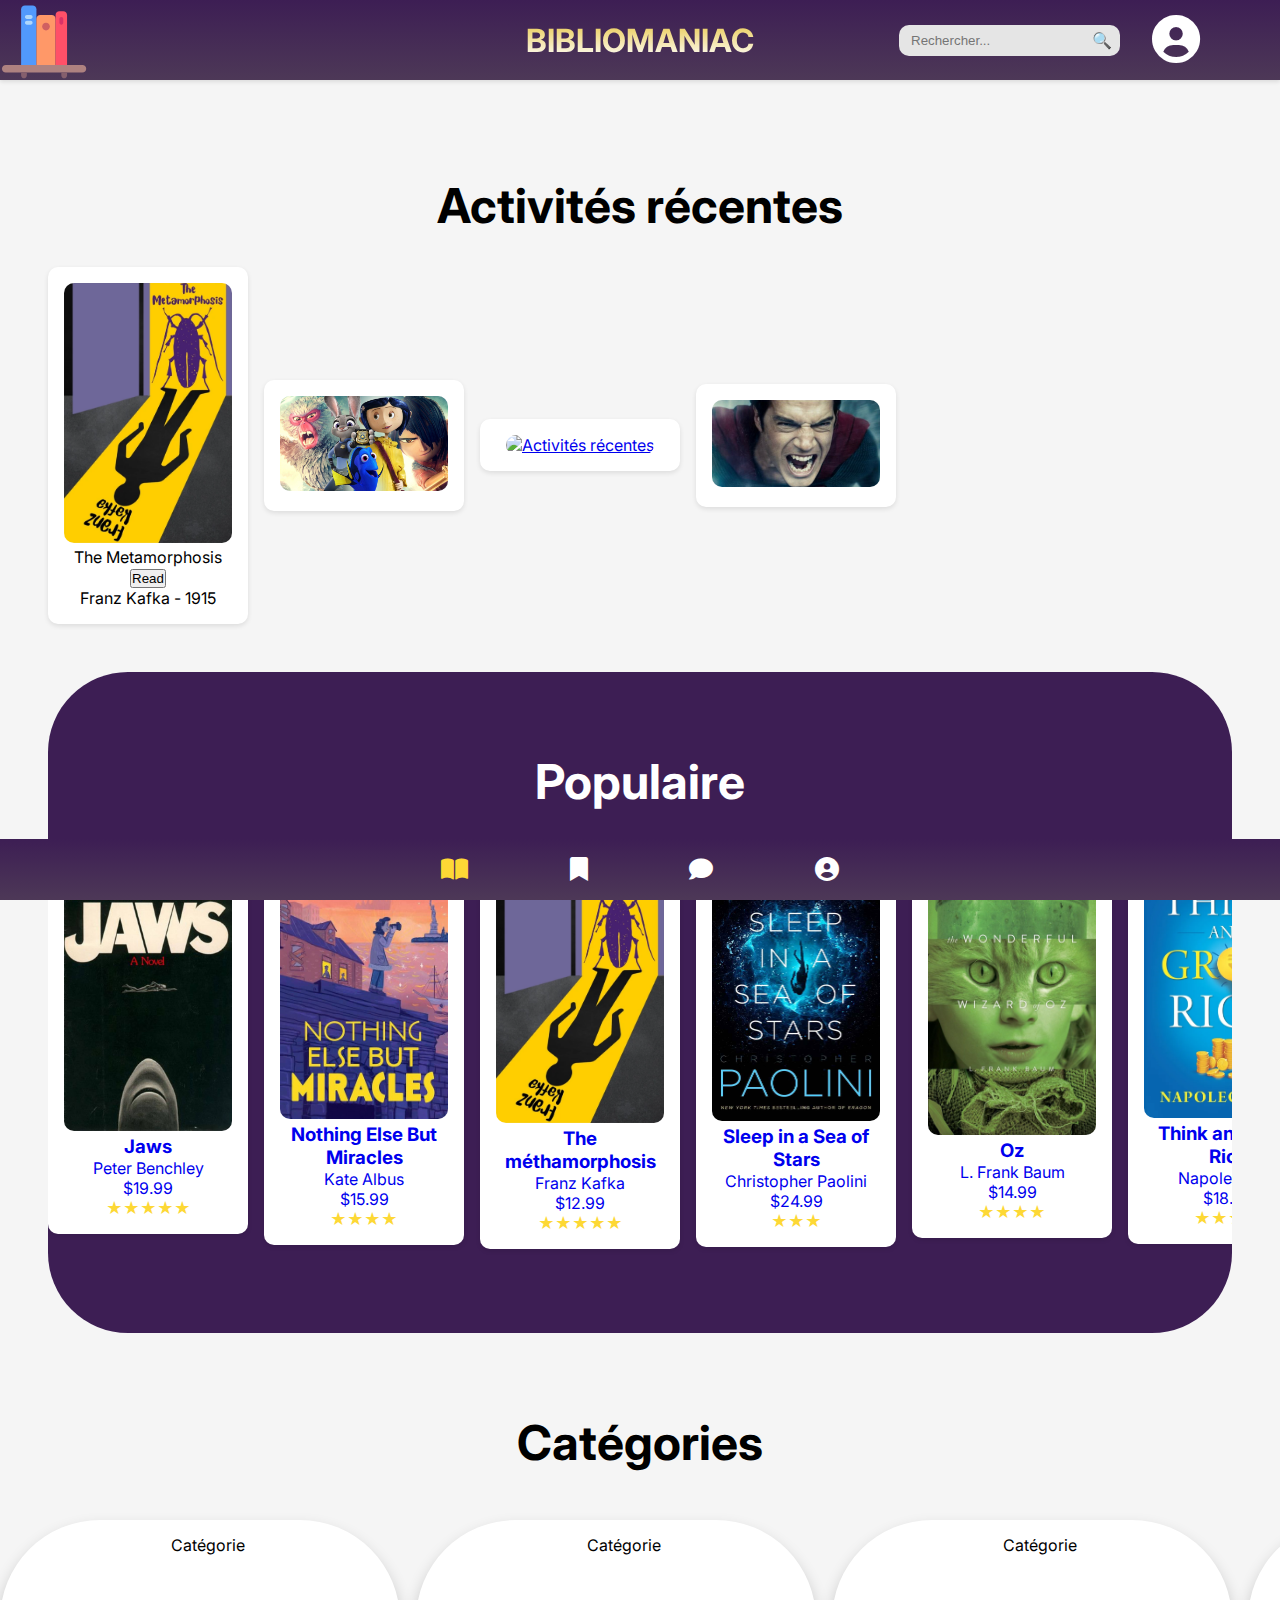
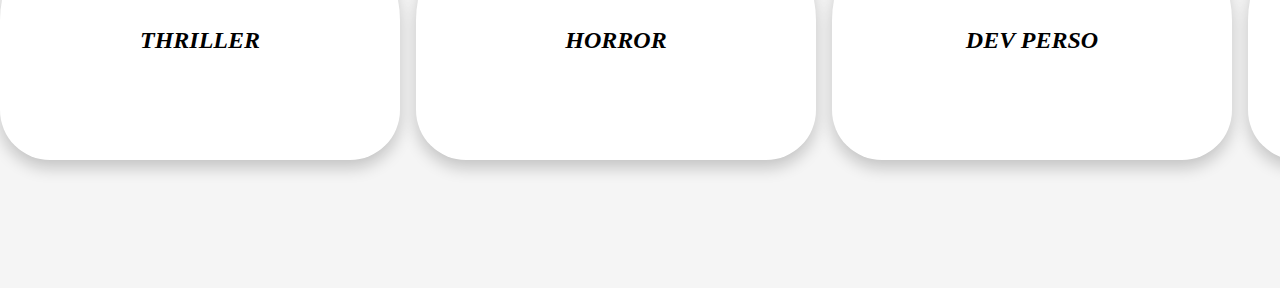
==== index.html @ 7c75055a "first commit" ====
<!DOCTYPE html>
<html lang="fr">
  <head>
    <meta charset="UTF-8" />
    <meta name="viewport" content="width=device-width, initial-scale=1.0" />
    <title>Bibliomaniac</title>
    <link rel="stylesheet" href="style.css" />
    <link
      rel="stylesheet"
      href="https://cdnjs.cloudflare.com/ajax/libs/font-awesome/6.0.0-beta3/css/all.min.css"
    />
    <link
      href="https://fonts.googleapis.com/css2?family=Inter:ital,opsz,wght@0,14..32,100..900;1,14..32,100..900&display=swap"
      rel="stylesheet"
    />
  </head>

  <body>
    <header>
      <a href="index.html">
        <div class="animated-icon">
          <svg
            class="book-shelf"
            xmlns="http://www.w3.org/2000/svg"
            preserveAspectRatio="xMidYMid"
            viewBox="0 0 84 94"
            height="60"
            width="60"
          >
            <path
              fill="none"
              d="M37.612 92.805L4.487 73.71c-2.75-1.587-4.45-4.52-4.45-7.687L.008 27.877c-.003-3.154 1.676-6.063 4.405-7.634L37.558 1.167c2.73-1.57 6.096-1.566 8.835.013l33.124 19.096c2.75 1.586 4.45 4.518 4.45 7.686l.028 38.146c.002 3.154-1.677 6.063-4.406 7.634L46.445 92.818c-2.73 1.57-6.096 1.566-8.834-.013z"
            />
            <g
              class="book-shelf__book book-shelf__book--one"
              fill-rule="evenodd"
            >
              <path
                fill="#5199fc"
                d="M31 29h4c1.105 0 2 .895 2 2v29c0 1.105-.895 2-2 2h-4c-1.105 0-2-.895-2-2V31c0-1.105.895-2 2-2z"
              />
              <path
                fill="#afd7fb"
                d="M34 36h-2c-.552 0-1-.448-1-1s.448-1 1-1h2c.552 0 1 .448 1 1s-.448 1-1 1zm-2 1h2c.552 0 1 .448 1 1s-.448 1-1 1h-2c-.552 0-1-.448-1-1s.448-1 1-1z"
              />
            </g>
            <g
              class="book-shelf__book book-shelf__book--two"
              fill-rule="evenodd"
            >
              <path
                fill="#ff9868"
                d="M39 34h6c1.105 0 2 .895 2 2v24c0 1.105-.895 2-2 2h-6c-1.105 0-2-.895-2-2V36c0-1.105.895-2 2-2z"
              />
              <path
                fill="#d06061"
                d="M42 38c1.105 0 2 .895 2 2s-.895 2-2 2-2-.895-2-2 .895-2 2-2z"
              />
            </g>
            <g
              class="book-shelf__book book-shelf__book--three"
              fill-rule="evenodd"
            >
              <path
                fill="#ff5068"
                d="M49 32h2c1.105 0 2 .86 2 1.92v25.906c0 1.06-.895 1.92-2 1.92h-2c-1.105 0-2-.86-2-1.92V33.92c0-1.06.895-1.92 2-1.92z"
              />
              <path
                fill="#d93368"
                d="M50 35c.552 0 1 .448 1 1v2c0 .552-.448 1-1 1s-1-.448-1-1v-2c0-.552.448-1 1-1z"
              />
            </g>
            <g fill-rule="evenodd">
              <path
                class="book-shelf__shelf"
                fill="#ae8280"
                d="M21 60h40c1.105 0 2 .895 2 2s-.895 2-2 2H21c-1.105 0-2-.895-2-2s.895-2 2-2z"
              />
              <path
                fill="#855f6d"
                d="M51.5 67c-.828 0-1.5-.672-1.5-1.5V64h3v1.5c0 .828-.672 1.5-1.5 1.5zm-21 0c-.828 0-1.5-.672-1.5-1.5V64h3v1.5c0 .828-.672 1.5-1.5 1.5z"
              />
            </g>
          </svg>
        </div>
      </a>
      <a href="index.html" class="title-link">
        <h1>BIBLIOMANIAC</h1>
      </a>
      <div class="search-bar">
        <input type="text" placeholder="Rechercher..." />
        <span class="search-icon">🔍</span>
      </div>
      <div>
        <a href="user.html">
          <button class="user-button">
            <i class="fa-solid fa-user-circle"></i>
          </button>
        </a>
      </div>
    </header>

    <section class="recent-activities">
      <h1>Activités récentes</h1>
      <div class="carousel">
        <div class="book-card">
          <div class="book-img-container">
            <img src="../IMG/metamo.png" alt="The Metamorphosis" />
          </div>
          <div class="book-info">
            <div class="book-title-container">
              <div class="book-title">The Metamorphosis</div>
              <button class="read-button">Read</button>
            </div>
            <div class="book-author">Franz Kafka - 1915</div>
          </div>
        </div>
        <a href="act1.html" class="activity-card">
          <img src="IMG/kids.jpg" alt="Activités récentes" />
        </a>
        <a href="act2.html" class="activity-card">
          <img src="https://picsum.photos/300/200" alt="Activités récentes" />
        </a>
        <a href="act3.html" class="activity-card">
          <img src="IMG/superman.png" alt="Activités récentes" />
        </a>
      </div>
    </section>
    <!-- ciblage de popular pour fetchDatas.js (const popularContainer) en tant que conteneur principal -->
    <section class="popular">
      <h2>Populaire</h2>
      <div class="carousel"></div>
    </section>
    <section class="categories-carousel">
      <h2>Catégories</h2>
      <div class="categories">
        <div class="carousel">
          <div class="categ-card">
            <img
              src="https://picsum.photos/2000/1000/?random"
              alt="Catégorie"
            />
            <div class="categ-title"><var>THRILLER</var></div>
          </div>
          <div class="categ-card">
            <img
              src="https://picsum.photos/2000/1000/?random"
              alt="Catégorie"
            />
            <div class="categ-title"><var>HORROR</var></div>
          </div>
          <div class="categ-card">
            <img
              src="https://picsum.photos/2000/1000/?random"
              alt="Catégorie"
            />
            <div class="categ-title"><var>DEV PERSO</var></div>
          </div>
          <div class="categ-card">
            <img
              src="https://picsum.photos/2000/1000/?random"
              alt="Catégorie"
            />
            <div class="categ-title"><var>AVENTURE</var></div>
          </div>
        </div>
      </div>
    </section>

    <footer>
      <nav>
        <a href="index.html" class="active"
          ><i class="fa-solid fa-book-open"></i
        ></a>
        <a href="mes-livres.html"><i class="fa-solid fa-bookmark"></i></a>
        <a href="msg.html"><i class="fa-solid fa-comment"></i></a>
        <a href="user.html"><i class="fa-solid fa-circle-user"></i></a>
      </nav>
    </footer>
    <script src="fetchDatas.js"></script>
  </body>
</html>
---- style.css ----
* {
    margin: 0;
    padding: 0;
    box-sizing: border-box;
}

body {
    font-family: 'Inter', sans-serif;
    background-color: #f5f5f5;
    margin-top: 5rem;
    padding: 0;
    overflow-x: hidden;
    /* Prevent horizontal scrolling */
}

header {
    display: flex;
    justify-content: space-between;
    align-items: center;
    padding: 0.5rem 1rem;
    /* Decrease padding to reduce navbar height */
    background: linear-gradient(to top, #4D3857, #3d1e54);
    /* Dark violet gradient */
    box-shadow: 0 2px 4px rgba(0, 0, 0, 0.1);
    position: fixed;
    top: 0;
    left: 0;
    right: 0;
    width: 100%;
    z-index: 1000;
    height: 5rem;
    /* Garde la hauteur de la navbar inchangée */
}


header h1 {
    font-size: 2rem;
    flex-grow: 1;

    background: linear-gradient(to bottom, #e8c84c, #ffffff);

    background-clip: text;
    -webkit-background-clip: text;
    -webkit-text-fill-color: transparent;
    text-decoration: none;

}

.search-bar {
    margin-right: 2rem;
    display: flex;
    align-items: center;
    background-color: #e5e5e5;
    padding: 0.25rem 0.5rem;
    /* Decrease padding to reduce searchbar height */
    border-radius: 0.625rem;
    margin-left: auto;
    /* Align to the right */
}

.search-bar input {
    border: none;
    background: none;
    padding: 0.25rem;
    /* Decrease padding to reduce navbar height */
}

.carousel {
    display: flex;
    overflow-x: auto;
    scroll-snap-type: x mandatory;
    -webkit-overflow-scrolling: touch;
    padding: 2rem;
    gap: 1rem;
    align-items: center;
}

.popular h2 {
    padding-top: 5rem;
    font-size: 3rem;
    color: white;

}

.popular a {
    text-decoration: none;
}

.book-rating {
    color: #fdd835;
}

.carousel .activity-card,
.carousel .book-card,
.carousel .categ-card {
    flex: 0 0 auto;
    scroll-snap-align: start;
    width: 200px;
    background-color: #fff;
    padding: 1rem;
    border-radius: 0.625rem;
    box-shadow: 0 0.125rem 0.3125rem rgba(0, 0, 0, 0.1);
    text-align: center;
    transition: transform 0.3s ease, box-shadow 0.3s ease;
}

.carousel .activity-card img,
.carousel .book-card img,
.carousel .categ-card img {
    width: 100%;
    height: auto;
    border-radius: 0.625rem;
}

.carousel .activity-card:hover,
.carousel .book-card:hover,
.carousel .categ-card:hover {
    transform: scale(1.1);
    /* Enlarge the card on hover */
    box-shadow: 0 0.25rem 0.625rem rgba(0, 0, 0, 0.2);
    /* Add a larger shadow on hover */
}

.popular {
    background-color: #3d1e54;
    border-radius: 5rem;
    text-align: center;
    margin: 0 3rem;
    padding-bottom: 3rem;
}

/* Navigation */
/* Navigation */
footer {
    width: 100%;
    /* Ensure the footer spans the full width */
    position: fixed;
    bottom: 0;
    background: linear-gradient(to top, #4D3857, #3d1e54);
    /* Dark violet gradient */
    padding: 1rem 0;
    display: flex;
    justify-content: center;
    /* Center the navbar */
}

footer nav {
    display: flex;
    justify-content: space-around;
    width: 100%;
    max-width: 500px;
    /* Adjust as needed */
}

footer nav a {
    font-size: 1.5rem;
    color: white;
    text-decoration: none;
    transition: color 0.3s ease;
}

footer nav a.active {
    color: #fdd835;
}

footer nav a:hover {
    color: #fdd835;
}

.recent-activities {
    padding: 1rem;
    width: 100%;
    /* Make it responsive to the width of the screen */
    box-sizing: border-box;
    text-align: center;
}

.recent-activities h1 {
    padding-top: 5rem;
    font-size: 3rem;
    text-align: center;
}

.categories {
    text-align: center;
    padding: 1rem 0;
    margin-bottom: 5rem;
    /* Ensure consistent padding, remove left and right padding */
    width: 100%;
    /* Make it responsive to the width of the screen */
    box-sizing: border-box;
    display: flex;
    overflow-x: auto;
    scroll-snap-type: x mandatory;
    -webkit-overflow-scrolling: touch;
    gap: 1rem;
    /* Add gap between cards */
    margin-left: 0;
    /* Ensure the carousel starts from the left edge */
}

.categories .categ-card {
    flex: 0 0 auto;
    scroll-snap-align: start;
    width: 25rem;
    height: 15rem;
    background-color: #fff;
    padding: 0.9375rem;
    border-radius: 6.25rem 6.25rem 3.125rem 3.125rem;
    /* Plus arrondi sur le haut */
    box-shadow: 0 0.5rem 1rem rgba(0, 0, 0, 0.2);
    text-align: center;
    transition: transform 0.2s ease, box-shadow 0.3s ease;
    display: flex;
    flex-direction: column;
    justify-content: center;
    align-items: center;
    position: relative;
    overflow: hidden;
    /* Pour éviter que le contenu dépasse */
}


.categories .categ-card img {
    width: 100%;
    height: 100%;
    object-fit: cover;
    border-radius: 6.25rem 6.25rem 3.125rem 3.125rem;
    /* Plus arrondi sur le haut */
    flex-grow: 1;
}

.categories .categ-card:hover {
    transform: scale(1.1);
    /* Enlarge the card on hover */
    box-shadow: 0 0.25rem 0.625rem rgba(0, 0, 0, 0.2);
    /* Add a larger shadow on hover */
}

.categories-carousel h2 {
    padding-top: 5rem;
    font-size: 3rem;
    text-align: center;
}

/* Title */
.categ-title {
    position: absolute;
    top: 50%;
    left: 50%;
    transform: translate(-50%, -50%);
    color: #000000;
    font-size: 1.5rem;
    /* Adjust as needed */
    font-weight: bold;
    font-family: 'Merriweather', serif;
    text-transform: uppercase;
    text-align: center;
    background: rgba(255, 255, 255, 0.734);
    /* Semi-transparent background */
    padding: 0.5rem 1rem;
    border-radius: 0.625rem;
    /* 10px */
}

@media (max-width: 1024px) {
    .categories .categ-card {
        width: 250px;
        /* Adjust width for smaller screens */
        height: 150px;
        /* Adjust height for smaller screens */
    }
}

@media (max-width: 768px) {
    header {
        flex-direction: column;
    }

    header h1 {
        font-size: 1.5rem;
    }

    .carousel {
        flex-direction: row;
    }

    .book-card {
        width: 100%;
        margin-bottom: 1rem;
    }

    .categories .categ-card {
        width: 150px;
        /* Adjust width for smaller screens */
    }
}

.title-link {
    text-decoration: none;
    /* Remove underline */
    position: absolute;
    left: 50%;
    transform: translateX(-50%);
}

.title-link h1 {
    margin: 0;
    font-size: 2rem;
    background: linear-gradient(to bottom, #e8c84c, #ffffff);
    /* Golden to white gradient */
    background-clip: text;
    -webkit-background-clip: text;
    -webkit-text-fill-color: transparent;
    text-decoration: none;
    /* Prevent underline */
}

.user-button {
    background: none;
    border: none;
    color: white;
    font-size: 3rem;
    cursor: pointer;
    padding-right: 4rem;
}

.animated-icon {
    display: flex;
    align-items: center;
    overflow: visible;
    padding-right: 1rem;
    /* Permet de dépasser si nécessaire */
}

@keyframes book-bounce {
    0% {
        transform: translateY(0);
    }

    40% {
        transform: translateY(-10px);
    }

    80% {
        transform: translateY(0);
    }

    100% {
        transform: translateY(0);
    }
}

@keyframes shelf-lift {
    0% {
        transform: translateY(0) rotate(0);
    }

    20% {
        transform: translateY(-4px) rotate(10deg);
    }

    40% {
        transform: translateY(-4px) rotate(0);
    }

    40% {
        transform: translateY(-4px) rotate(-10deg);
    }

    80% {
        transform: translateY(0);
    }

    100% {
        transform: translateY(0);
    }
}

.book-shelf {
    cursor: pointer;
    transform: scale(2.5);
    /* Double la taille de l'icône */
    transform-origin: center;
    /* Assure que l'agrandissement se fait depuis le centre */
}

.book-shelf:hover {
    cursor: pointer;
    transform: scale(3);
    /* Double la taille de l'icône */
    transform-origin: center;
    /* Assure que l'agrandissement se fait depuis le centre */
}

.book-shelf:hover .book-shelf__book {
    animation: book-bounce 0.4s ease;
    animation-iteration-count: 1;
}

.book-shelf:hover .book-shelf__book--two {
    animation-delay: 0.04s;
}

.book-shelf:hover .book-shelf__book--three {
    animation-delay: 0.08s;
}

.book-shelf:hover .book-shelf__shelf {
    animation: shelf-lift 0.4s ease;
    animation-iteration-count: 1;
    transform-origin: 50% 50%;
}

@keyframes move-right-fade-out {
    0% {
        transform: translateX(0);
        opacity: 1;
    }

    100% {
        transform: translateX(40px);
        opacity: 0;
    }
}

.book-shelf.clicked {
    animation: move-right-fade-out 0.5s forwards;
}

.no-scroll {
    overflow: hidden;
}
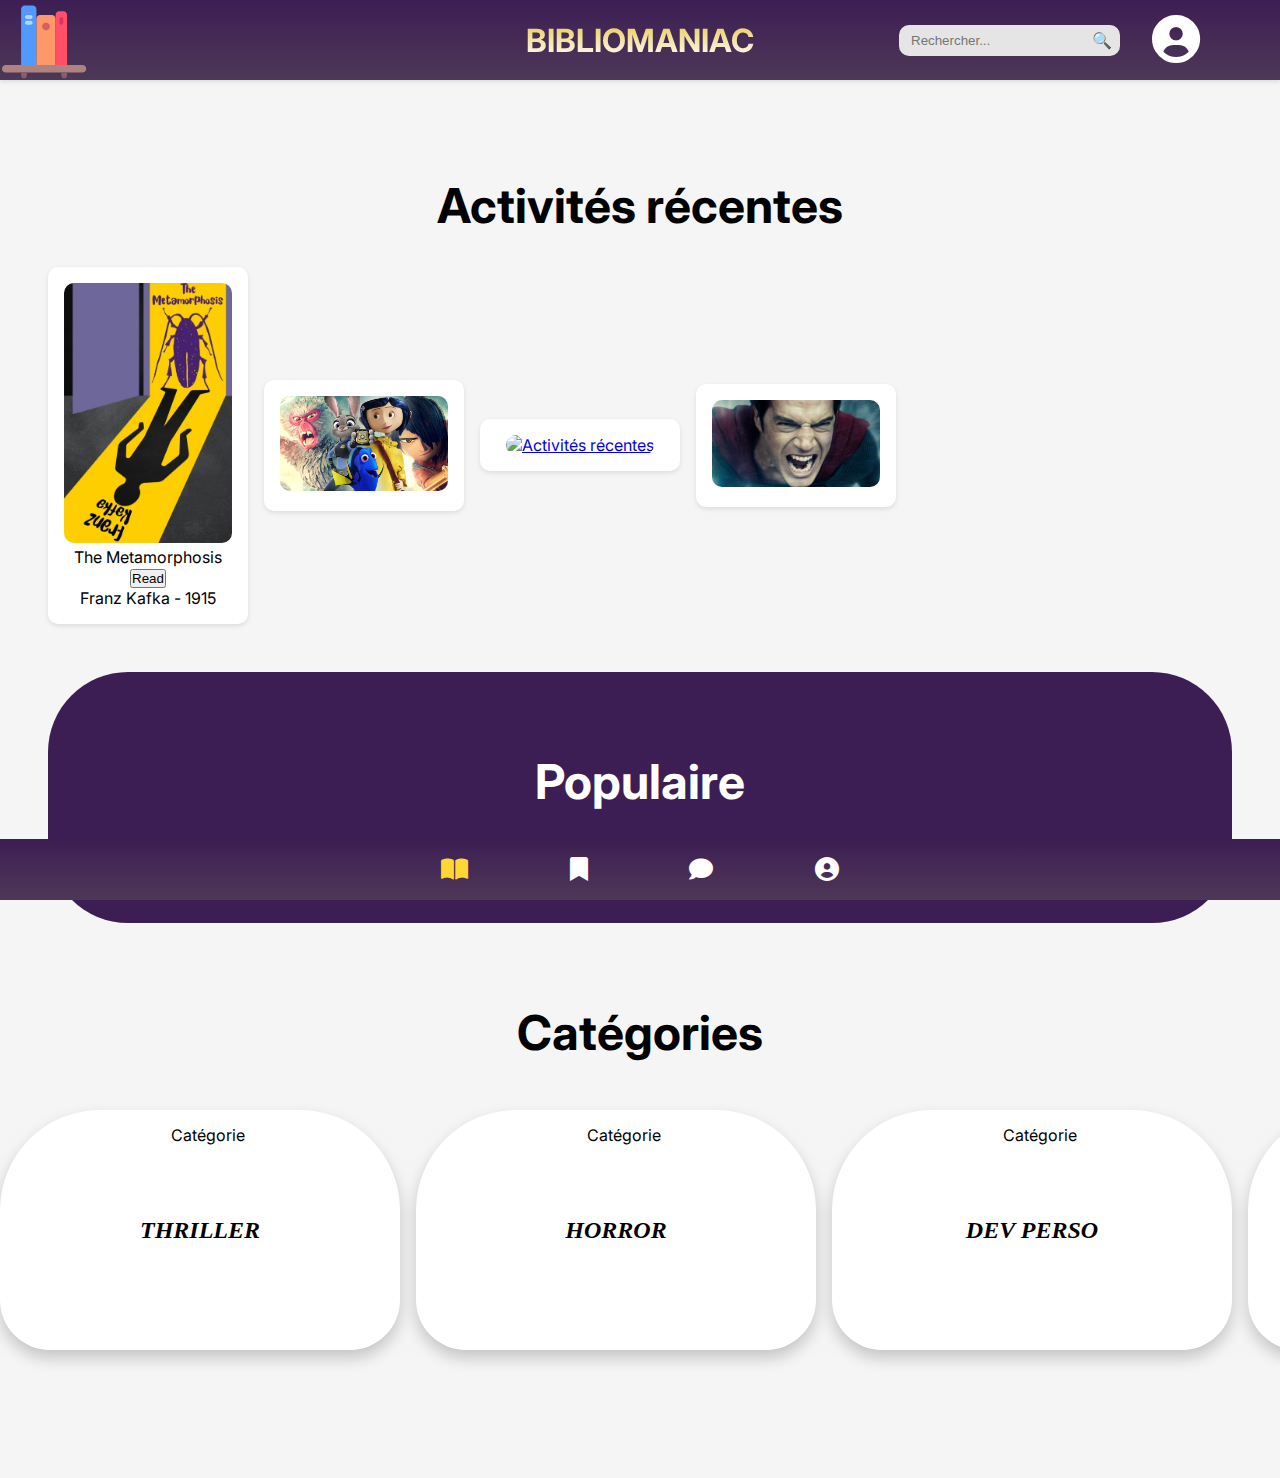
==== commit 82ec0607: "Feat : Creation fetchAPI for render books from Books API" ====
--- a/index.html
+++ b/index.html
@@ -1,182 +1,130 @@
 <!DOCTYPE html>
 <html lang="fr">
-  <head>
-    <meta charset="UTF-8" />
-    <meta name="viewport" content="width=device-width, initial-scale=1.0" />
-    <title>Bibliomaniac</title>
-    <link rel="stylesheet" href="style.css" />
-    <link
-      rel="stylesheet"
-      href="https://cdnjs.cloudflare.com/ajax/libs/font-awesome/6.0.0-beta3/css/all.min.css"
-    />
-    <link
-      href="https://fonts.googleapis.com/css2?family=Inter:ital,opsz,wght@0,14..32,100..900;1,14..32,100..900&display=swap"
-      rel="stylesheet"
-    />
-  </head>
 
-  <body>
-    <header>
-      <a href="index.html">
-        <div class="animated-icon">
-          <svg
-            class="book-shelf"
-            xmlns="http://www.w3.org/2000/svg"
-            preserveAspectRatio="xMidYMid"
-            viewBox="0 0 84 94"
-            height="60"
-            width="60"
-          >
-            <path
-              fill="none"
-              d="M37.612 92.805L4.487 73.71c-2.75-1.587-4.45-4.52-4.45-7.687L.008 27.877c-.003-3.154 1.676-6.063 4.405-7.634L37.558 1.167c2.73-1.57 6.096-1.566 8.835.013l33.124 19.096c2.75 1.586 4.45 4.518 4.45 7.686l.028 38.146c.002 3.154-1.677 6.063-4.406 7.634L46.445 92.818c-2.73 1.57-6.096 1.566-8.834-.013z"
-            />
-            <g
-              class="book-shelf__book book-shelf__book--one"
-              fill-rule="evenodd"
-            >
-              <path
-                fill="#5199fc"
-                d="M31 29h4c1.105 0 2 .895 2 2v29c0 1.105-.895 2-2 2h-4c-1.105 0-2-.895-2-2V31c0-1.105.895-2 2-2z"
-              />
-              <path
-                fill="#afd7fb"
-                d="M34 36h-2c-.552 0-1-.448-1-1s.448-1 1-1h2c.552 0 1 .448 1 1s-.448 1-1 1zm-2 1h2c.552 0 1 .448 1 1s-.448 1-1 1h-2c-.552 0-1-.448-1-1s.448-1 1-1z"
-              />
-            </g>
-            <g
-              class="book-shelf__book book-shelf__book--two"
-              fill-rule="evenodd"
-            >
-              <path
-                fill="#ff9868"
-                d="M39 34h6c1.105 0 2 .895 2 2v24c0 1.105-.895 2-2 2h-6c-1.105 0-2-.895-2-2V36c0-1.105.895-2 2-2z"
-              />
-              <path
-                fill="#d06061"
-                d="M42 38c1.105 0 2 .895 2 2s-.895 2-2 2-2-.895-2-2 .895-2 2-2z"
-              />
-            </g>
-            <g
-              class="book-shelf__book book-shelf__book--three"
-              fill-rule="evenodd"
-            >
-              <path
-                fill="#ff5068"
-                d="M49 32h2c1.105 0 2 .86 2 1.92v25.906c0 1.06-.895 1.92-2 1.92h-2c-1.105 0-2-.86-2-1.92V33.92c0-1.06.895-1.92 2-1.92z"
-              />
-              <path
-                fill="#d93368"
-                d="M50 35c.552 0 1 .448 1 1v2c0 .552-.448 1-1 1s-1-.448-1-1v-2c0-.552.448-1 1-1z"
-              />
-            </g>
-            <g fill-rule="evenodd">
-              <path
-                class="book-shelf__shelf"
-                fill="#ae8280"
-                d="M21 60h40c1.105 0 2 .895 2 2s-.895 2-2 2H21c-1.105 0-2-.895-2-2s.895-2 2-2z"
-              />
-              <path
-                fill="#855f6d"
-                d="M51.5 67c-.828 0-1.5-.672-1.5-1.5V64h3v1.5c0 .828-.672 1.5-1.5 1.5zm-21 0c-.828 0-1.5-.672-1.5-1.5V64h3v1.5c0 .828-.672 1.5-1.5 1.5z"
-              />
-            </g>
-          </svg>
+<head>
+  <meta charset="UTF-8" />
+  <meta name="viewport" content="width=device-width, initial-scale=1.0" />
+  <title>Bibliomaniac</title>
+  <link rel="stylesheet" href="style.css" />
+  <link rel="stylesheet" href="https://cdnjs.cloudflare.com/ajax/libs/font-awesome/6.0.0-beta3/css/all.min.css" />
+  <link
+    href="https://fonts.googleapis.com/css2?family=Inter:ital,opsz,wght@0,14..32,100..900;1,14..32,100..900&display=swap"
+    rel="stylesheet" />
+</head>
+
+<body>
+  <header>
+    <a href="index.html">
+      <div class="animated-icon">
+        <svg class="book-shelf" xmlns="http://www.w3.org/2000/svg" preserveAspectRatio="xMidYMid" viewBox="0 0 84 94"
+          height="60" width="60">
+          <path fill="none"
+            d="M37.612 92.805L4.487 73.71c-2.75-1.587-4.45-4.52-4.45-7.687L.008 27.877c-.003-3.154 1.676-6.063 4.405-7.634L37.558 1.167c2.73-1.57 6.096-1.566 8.835.013l33.124 19.096c2.75 1.586 4.45 4.518 4.45 7.686l.028 38.146c.002 3.154-1.677 6.063-4.406 7.634L46.445 92.818c-2.73 1.57-6.096 1.566-8.834-.013z" />
+          <g class="book-shelf__book book-shelf__book--one" fill-rule="evenodd">
+            <path fill="#5199fc"
+              d="M31 29h4c1.105 0 2 .895 2 2v29c0 1.105-.895 2-2 2h-4c-1.105 0-2-.895-2-2V31c0-1.105.895-2 2-2z" />
+            <path fill="#afd7fb"
+              d="M34 36h-2c-.552 0-1-.448-1-1s.448-1 1-1h2c.552 0 1 .448 1 1s-.448 1-1 1zm-2 1h2c.552 0 1 .448 1 1s-.448 1-1 1h-2c-.552 0-1-.448-1-1s.448-1 1-1z" />
+          </g>
+          <g class="book-shelf__book book-shelf__book--two" fill-rule="evenodd">
+            <path fill="#ff9868"
+              d="M39 34h6c1.105 0 2 .895 2 2v24c0 1.105-.895 2-2 2h-6c-1.105 0-2-.895-2-2V36c0-1.105.895-2 2-2z" />
+            <path fill="#d06061" d="M42 38c1.105 0 2 .895 2 2s-.895 2-2 2-2-.895-2-2 .895-2 2-2z" />
+          </g>
+          <g class="book-shelf__book book-shelf__book--three" fill-rule="evenodd">
+            <path fill="#ff5068"
+              d="M49 32h2c1.105 0 2 .86 2 1.92v25.906c0 1.06-.895 1.92-2 1.92h-2c-1.105 0-2-.86-2-1.92V33.92c0-1.06.895-1.92 2-1.92z" />
+            <path fill="#d93368" d="M50 35c.552 0 1 .448 1 1v2c0 .552-.448 1-1 1s-1-.448-1-1v-2c0-.552.448-1 1-1z" />
+          </g>
+          <g fill-rule="evenodd">
+            <path class="book-shelf__shelf" fill="#ae8280"
+              d="M21 60h40c1.105 0 2 .895 2 2s-.895 2-2 2H21c-1.105 0-2-.895-2-2s.895-2 2-2z" />
+            <path fill="#855f6d"
+              d="M51.5 67c-.828 0-1.5-.672-1.5-1.5V64h3v1.5c0 .828-.672 1.5-1.5 1.5zm-21 0c-.828 0-1.5-.672-1.5-1.5V64h3v1.5c0 .828-.672 1.5-1.5 1.5z" />
+          </g>
+        </svg>
+      </div>
+    </a>
+    <a href="index.html" class="title-link">
+      <h1>BIBLIOMANIAC</h1>
+    </a>
+    <div class="search-bar">
+      <input type="text" placeholder="Rechercher..." />
+      <span class="search-icon">🔍</span>
+    </div>
+    <div>
+      <a href="user.html">
+        <button class="user-button">
+          <i class="fa-solid fa-user-circle"></i>
+        </button>
+      </a>
+    </div>
+  </header>
+
+  <section class="recent-activities">
+    <h1>Activités récentes</h1>
+    <div class="carousel">
+      <div class="book-card">
+        <div class="book-img-container">
+          <img src="../IMG/metamo.png" alt="The Metamorphosis" />
         </div>
-      </a>
-      <a href="index.html" class="title-link">
-        <h1>BIBLIOMANIAC</h1>
-      </a>
-      <div class="search-bar">
-        <input type="text" placeholder="Rechercher..." />
-        <span class="search-icon">🔍</span>
-      </div>
-      <div>
-        <a href="user.html">
-          <button class="user-button">
-            <i class="fa-solid fa-user-circle"></i>
-          </button>
-        </a>
-      </div>
-    </header>
-
-    <section class="recent-activities">
-      <h1>Activités récentes</h1>
-      <div class="carousel">
-        <div class="book-card">
-          <div class="book-img-container">
-            <img src="../IMG/metamo.png" alt="The Metamorphosis" />
+        <div class="book-info">
+          <div class="book-title-container">
+            <div class="book-title">The Metamorphosis</div>
+            <button class="read-button">Read</button>
           </div>
-          <div class="book-info">
-            <div class="book-title-container">
-              <div class="book-title">The Metamorphosis</div>
-              <button class="read-button">Read</button>
-            </div>
-            <div class="book-author">Franz Kafka - 1915</div>
-          </div>
-        </div>
-        <a href="act1.html" class="activity-card">
-          <img src="IMG/kids.jpg" alt="Activités récentes" />
-        </a>
-        <a href="act2.html" class="activity-card">
-          <img src="https://picsum.photos/300/200" alt="Activités récentes" />
-        </a>
-        <a href="act3.html" class="activity-card">
-          <img src="IMG/superman.png" alt="Activités récentes" />
-        </a>
-      </div>
-    </section>
-    <!-- ciblage de popular pour fetchDatas.js (const popularContainer) en tant que conteneur principal -->
-    <section class="popular">
-      <h2>Populaire</h2>
-      <div class="carousel"></div>
-    </section>
-    <section class="categories-carousel">
-      <h2>Catégories</h2>
-      <div class="categories">
-        <div class="carousel">
-          <div class="categ-card">
-            <img
-              src="https://picsum.photos/2000/1000/?random"
-              alt="Catégorie"
-            />
-            <div class="categ-title"><var>THRILLER</var></div>
-          </div>
-          <div class="categ-card">
-            <img
-              src="https://picsum.photos/2000/1000/?random"
-              alt="Catégorie"
-            />
-            <div class="categ-title"><var>HORROR</var></div>
-          </div>
-          <div class="categ-card">
-            <img
-              src="https://picsum.photos/2000/1000/?random"
-              alt="Catégorie"
-            />
-            <div class="categ-title"><var>DEV PERSO</var></div>
-          </div>
-          <div class="categ-card">
-            <img
-              src="https://picsum.photos/2000/1000/?random"
-              alt="Catégorie"
-            />
-            <div class="categ-title"><var>AVENTURE</var></div>
-          </div>
+          <div class="book-author">Franz Kafka - 1915</div>
         </div>
       </div>
-    </section>
+      <a href="act1.html" class="activity-card">
+        <img src="IMG/kids.jpg" alt="Activités récentes" />
+      </a>
+      <a href="act2.html" class="activity-card">
+        <img src="https://picsum.photos/300/200" alt="Activités récentes" />
+      </a>
+      <a href="act3.html" class="activity-card">
+        <img src="IMG/superman.png" alt="Activités récentes" />
+      </a>
+    </div>
+  </section>
+  <!-- ciblage de popular pour fetchDatas.js (const popularContainer) en tant que conteneur principal -->
+  <section class="popular">
+    <h2>Populaire</h2>
+    <div class="carousel" id="carousel"></div>
+  </section>
+  <section class="categories-carousel">
+    <h2>Catégories</h2>
+    <div class="categories">
+      <div class="carousel">
+        <div class="categ-card">
+          <img src="https://picsum.photos/2000/1000/?random" alt="Catégorie" />
+          <div class="categ-title"><var>THRILLER</var></div>
+        </div>
+        <div class="categ-card">
+          <img src="https://picsum.photos/2000/1000/?random" alt="Catégorie" />
+          <div class="categ-title"><var>HORROR</var></div>
+        </div>
+        <div class="categ-card">
+          <img src="https://picsum.photos/2000/1000/?random" alt="Catégorie" />
+          <div class="categ-title"><var>DEV PERSO</var></div>
+        </div>
+        <div class="categ-card">
+          <img src="https://picsum.photos/2000/1000/?random" alt="Catégorie" />
+          <div class="categ-title"><var>AVENTURE</var></div>
+        </div>
+      </div>
+    </div>
+  </section>
 
-    <footer>
-      <nav>
-        <a href="index.html" class="active"
-          ><i class="fa-solid fa-book-open"></i
-        ></a>
-        <a href="mes-livres.html"><i class="fa-solid fa-bookmark"></i></a>
-        <a href="msg.html"><i class="fa-solid fa-comment"></i></a>
-        <a href="user.html"><i class="fa-solid fa-circle-user"></i></a>
-      </nav>
-    </footer>
-    <script src="fetchDatas.js"></script>
-  </body>
-</html>
+  <footer>
+    <nav>
+      <a href="index.html" class="active"><i class="fa-solid fa-book-open"></i></a>
+      <a href="mes-livres.html"><i class="fa-solid fa-bookmark"></i></a>
+      <a href="msg.html"><i class="fa-solid fa-comment"></i></a>
+      <a href="user.html"><i class="fa-solid fa-circle-user"></i></a>
+    </nav>
+  </footer>
+  <script src="fetchAPI.js"></script>
+</body>
+
+</html>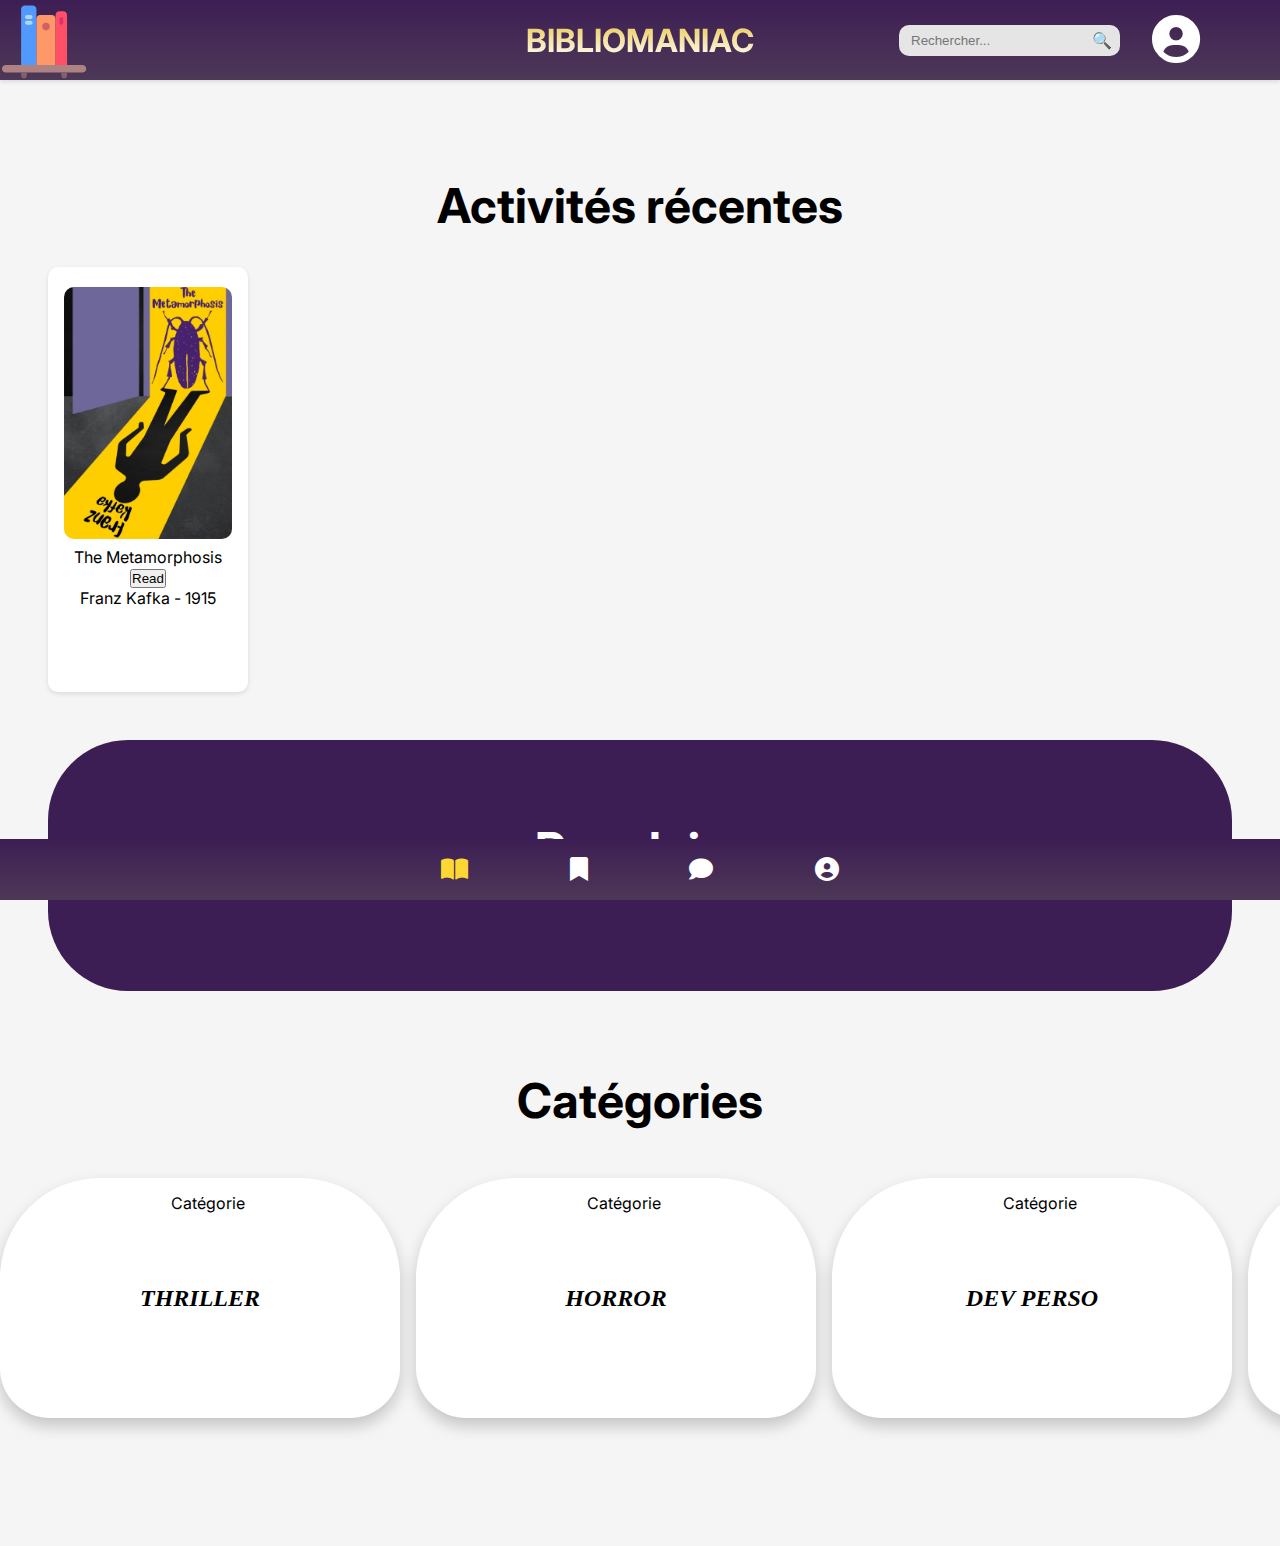
==== commit 7d22c119: "Style : Fix CSS style for book-card in index page" ====
--- a/index.html
+++ b/index.html
@@ -5,7 +5,7 @@
   <meta charset="UTF-8" />
   <meta name="viewport" content="width=device-width, initial-scale=1.0" />
   <title>Bibliomaniac</title>
-  <link rel="stylesheet" href="style.css" />
+  <link rel="stylesheet" href="styles/style.css" />
   <link rel="stylesheet" href="https://cdnjs.cloudflare.com/ajax/libs/font-awesome/6.0.0-beta3/css/all.min.css" />
   <link
     href="https://fonts.googleapis.com/css2?family=Inter:ital,opsz,wght@0,14..32,100..900;1,14..32,100..900&display=swap"
@@ -53,7 +53,7 @@
       <span class="search-icon">🔍</span>
     </div>
     <div>
-      <a href="user.html">
+      <a href="pages/user.html">
         <button class="user-button">
           <i class="fa-solid fa-user-circle"></i>
         </button>
@@ -76,7 +76,7 @@
           <div class="book-author">Franz Kafka - 1915</div>
         </div>
       </div>
-      <a href="act1.html" class="activity-card">
+      <!-- <a href="act1.html" class="activity-card">
         <img src="IMG/kids.jpg" alt="Activités récentes" />
       </a>
       <a href="act2.html" class="activity-card">
@@ -84,7 +84,7 @@
       </a>
       <a href="act3.html" class="activity-card">
         <img src="IMG/superman.png" alt="Activités récentes" />
-      </a>
+      </a> -->
     </div>
   </section>
   <!-- ciblage de popular pour fetchDatas.js (const popularContainer) en tant que conteneur principal -->
@@ -119,12 +119,12 @@
   <footer>
     <nav>
       <a href="index.html" class="active"><i class="fa-solid fa-book-open"></i></a>
-      <a href="mes-livres.html"><i class="fa-solid fa-bookmark"></i></a>
-      <a href="msg.html"><i class="fa-solid fa-comment"></i></a>
-      <a href="user.html"><i class="fa-solid fa-circle-user"></i></a>
+      <a href="pages/mes-livres.html"><i class="fa-solid fa-bookmark"></i></a>
+      <a href="pages/msg.html"><i class="fa-solid fa-comment"></i></a>
+      <a href="pages/user.html"><i class="fa-solid fa-circle-user"></i></a>
     </nav>
   </footer>
-  <script src="fetchAPI.js"></script>
+  <script src="js/fetchAPI.js"></script>
 </body>
 
 </html>--- a/styles/style.css
+++ b/styles/style.css
@@ -0,0 +1,439 @@
+* {
+    margin: 0;
+    padding: 0;
+    box-sizing: border-box;
+}
+
+body {
+    font-family: 'Inter', sans-serif;
+    background-color: #f5f5f5;
+    margin-top: 5rem;
+    padding: 0;
+    overflow-x: hidden;
+    /* Prevent horizontal scrolling */
+}
+
+header {
+    display: flex;
+    justify-content: space-between;
+    align-items: center;
+    padding: 0.5rem 1rem;
+    /* Decrease padding to reduce navbar height */
+    background: linear-gradient(to top, #4D3857, #3d1e54);
+    /* Dark violet gradient */
+    box-shadow: 0 2px 4px rgba(0, 0, 0, 0.1);
+    position: fixed;
+    top: 0;
+    left: 0;
+    right: 0;
+    width: 100%;
+    z-index: 1000;
+    height: 5rem;
+    /* Garde la hauteur de la navbar inchangée */
+}
+
+
+header h1 {
+    font-size: 2rem;
+    flex-grow: 1;
+
+    background: linear-gradient(to bottom, #e8c84c, #ffffff);
+
+    background-clip: text;
+    -webkit-background-clip: text;
+    -webkit-text-fill-color: transparent;
+    text-decoration: none;
+
+}
+
+.search-bar {
+    margin-right: 2rem;
+    display: flex;
+    align-items: center;
+    background-color: #e5e5e5;
+    padding: 0.25rem 0.5rem;
+    /* Decrease padding to reduce searchbar height */
+    border-radius: 0.625rem;
+    margin-left: auto;
+    /* Align to the right */
+}
+
+.search-bar input {
+    border: none;
+    background: none;
+    padding: 0.25rem;
+    /* Decrease padding to reduce navbar height */
+}
+
+.carousel {
+    display: flex;
+    overflow-x: auto;
+    scroll-snap-type: x mandatory;
+    -webkit-overflow-scrolling: touch;
+    padding: 2rem;
+    gap: 1rem;
+    align-items: center;
+}
+
+.popular h2 {
+    padding-top: 5rem;
+    font-size: 3rem;
+    color: white;
+
+}
+
+.popular a {
+    text-decoration: none;
+}
+
+.book-rating {
+    color: #fdd835;
+}
+
+.carousel .activity-card,
+.carousel .book-card,
+.carousel .categ-card {
+    flex: 0 0 auto;
+    scroll-snap-align: start;
+    width: 200px;
+    height: 425px;
+    background-color: #fff;
+    padding: 1rem;
+    border-radius: 0.625rem;
+    box-shadow: 0 0.125rem 0.3125rem rgba(0, 0, 0, 0.1);
+    text-align: center;
+    transition: transform 0.3s ease, box-shadow 0.3s ease;
+}
+
+.carousel .activity-card img,
+.carousel .book-card img,
+.carousel .categ-card img {
+    width: 100%;
+    height: auto;
+    border-radius: 0.625rem;
+    aspect-ratio: 1/1.5;
+}
+
+.carousel .activity-card:hover,
+.carousel .book-card:hover,
+.carousel .categ-card:hover {
+    transform: scale(1.1);
+    /* Enlarge the card on hover */
+    box-shadow: 0 0.25rem 0.625rem rgba(0, 0, 0, 0.2);
+    /* Add a larger shadow on hover */
+}
+
+.carousel .book-card > * {
+    margin: 0.25rem 0;
+}
+
+.popular {
+    background-color: #3d1e54;
+    border-radius: 5rem;
+    text-align: center;
+    margin: 0 3rem;
+    padding-bottom: 3rem;
+}
+
+/* Navigation */
+/* Navigation */
+footer {
+    width: 100%;
+    /* Ensure the footer spans the full width */
+    position: fixed;
+    bottom: 0;
+    background: linear-gradient(to top, #4D3857, #3d1e54);
+    /* Dark violet gradient */
+    padding: 1rem 0;
+    display: flex;
+    justify-content: center;
+    /* Center the navbar */
+}
+
+footer nav {
+    display: flex;
+    justify-content: space-around;
+    width: 100%;
+    max-width: 500px;
+    /* Adjust as needed */
+}
+
+footer nav a {
+    font-size: 1.5rem;
+    color: white;
+    text-decoration: none;
+    transition: color 0.3s ease;
+}
+
+footer nav a.active {
+    color: #fdd835;
+}
+
+footer nav a:hover {
+    color: #fdd835;
+}
+
+.recent-activities {
+    padding: 1rem;
+    width: 100%;
+    /* Make it responsive to the width of the screen */
+    box-sizing: border-box;
+    text-align: center;
+}
+
+.recent-activities h1 {
+    padding-top: 5rem;
+    font-size: 3rem;
+    text-align: center;
+}
+
+.categories {
+    text-align: center;
+    padding: 1rem 0;
+    margin-bottom: 5rem;
+    /* Ensure consistent padding, remove left and right padding */
+    width: 100%;
+    /* Make it responsive to the width of the screen */
+    box-sizing: border-box;
+    display: flex;
+    overflow-x: auto;
+    scroll-snap-type: x mandatory;
+    -webkit-overflow-scrolling: touch;
+    gap: 1rem;
+    /* Add gap between cards */
+    margin-left: 0;
+    /* Ensure the carousel starts from the left edge */
+}
+
+.categories .categ-card {
+    flex: 0 0 auto;
+    scroll-snap-align: start;
+    width: 25rem;
+    height: 15rem;
+    background-color: #fff;
+    padding: 0.9375rem;
+    border-radius: 6.25rem 6.25rem 3.125rem 3.125rem;
+    /* Plus arrondi sur le haut */
+    box-shadow: 0 0.5rem 1rem rgba(0, 0, 0, 0.2);
+    text-align: center;
+    transition: transform 0.2s ease, box-shadow 0.3s ease;
+    display: flex;
+    flex-direction: column;
+    justify-content: center;
+    align-items: center;
+    position: relative;
+    overflow: hidden;
+    /* Pour éviter que le contenu dépasse */
+}
+
+
+.categories .categ-card img {
+    width: 100%;
+    height: 100%;
+    object-fit: cover;
+    border-radius: 6.25rem 6.25rem 3.125rem 3.125rem;
+    /* Plus arrondi sur le haut */
+    flex-grow: 1;
+}
+
+.categories .categ-card:hover {
+    transform: scale(1.1);
+    /* Enlarge the card on hover */
+    box-shadow: 0 0.25rem 0.625rem rgba(0, 0, 0, 0.2);
+    /* Add a larger shadow on hover */
+}
+
+.categories-carousel h2 {
+    padding-top: 5rem;
+    font-size: 3rem;
+    text-align: center;
+}
+
+/* Title */
+.categ-title {
+    position: absolute;
+    top: 50%;
+    left: 50%;
+    transform: translate(-50%, -50%);
+    color: #000000;
+    font-size: 1.5rem;
+    /* Adjust as needed */
+    font-weight: bold;
+    font-family: 'Merriweather', serif;
+    text-transform: uppercase;
+    text-align: center;
+    background: rgba(255, 255, 255, 0.734);
+    /* Semi-transparent background */
+    padding: 0.5rem 1rem;
+    border-radius: 0.625rem;
+    /* 10px */
+}
+
+@media (max-width: 1024px) {
+    .categories .categ-card {
+        width: 250px;
+        /* Adjust width for smaller screens */
+        height: 150px;
+        /* Adjust height for smaller screens */
+    }
+}
+
+@media (max-width: 768px) {
+    header {
+        flex-direction: column;
+    }
+
+    header h1 {
+        font-size: 1.5rem;
+    }
+
+    .carousel {
+        flex-direction: row;
+    }
+
+    .book-card {
+        width: 100%;
+        margin-bottom: 1rem;
+    }
+
+    .categories .categ-card {
+        width: 150px;
+        /* Adjust width for smaller screens */
+    }
+}
+
+.title-link {
+    text-decoration: none;
+    /* Remove underline */
+    position: absolute;
+    left: 50%;
+    transform: translateX(-50%);
+}
+
+.title-link h1 {
+    margin: 0;
+    font-size: 2rem;
+    background: linear-gradient(to bottom, #e8c84c, #ffffff);
+    /* Golden to white gradient */
+    background-clip: text;
+    -webkit-background-clip: text;
+    -webkit-text-fill-color: transparent;
+    text-decoration: none;
+    /* Prevent underline */
+}
+
+.user-button {
+    background: none;
+    border: none;
+    color: white;
+    font-size: 3rem;
+    cursor: pointer;
+    padding-right: 4rem;
+}
+
+.animated-icon {
+    display: flex;
+    align-items: center;
+    overflow: visible;
+    padding-right: 1rem;
+    /* Permet de dépasser si nécessaire */
+}
+
+@keyframes book-bounce {
+    0% {
+        transform: translateY(0);
+    }
+
+    40% {
+        transform: translateY(-10px);
+    }
+
+    80% {
+        transform: translateY(0);
+    }
+
+    100% {
+        transform: translateY(0);
+    }
+}
+
+@keyframes shelf-lift {
+    0% {
+        transform: translateY(0) rotate(0);
+    }
+
+    20% {
+        transform: translateY(-4px) rotate(10deg);
+    }
+
+    40% {
+        transform: translateY(-4px) rotate(0);
+    }
+
+    40% {
+        transform: translateY(-4px) rotate(-10deg);
+    }
+
+    80% {
+        transform: translateY(0);
+    }
+
+    100% {
+        transform: translateY(0);
+    }
+}
+
+.book-shelf {
+    cursor: pointer;
+    transform: scale(2.5);
+    /* Double la taille de l'icône */
+    transform-origin: center;
+    /* Assure que l'agrandissement se fait depuis le centre */
+}
+
+.book-shelf:hover {
+    cursor: pointer;
+    transform: scale(3);
+    /* Double la taille de l'icône */
+    transform-origin: center;
+    /* Assure que l'agrandissement se fait depuis le centre */
+}
+
+.book-shelf:hover .book-shelf__book {
+    animation: book-bounce 0.4s ease;
+    animation-iteration-count: 1;
+}
+
+.book-shelf:hover .book-shelf__book--two {
+    animation-delay: 0.04s;
+}
+
+.book-shelf:hover .book-shelf__book--three {
+    animation-delay: 0.08s;
+}
+
+.book-shelf:hover .book-shelf__shelf {
+    animation: shelf-lift 0.4s ease;
+    animation-iteration-count: 1;
+    transform-origin: 50% 50%;
+}
+
+@keyframes move-right-fade-out {
+    0% {
+        transform: translateX(0);
+        opacity: 1;
+    }
+
+    100% {
+        transform: translateX(40px);
+        opacity: 0;
+    }
+}
+
+.book-shelf.clicked {
+    animation: move-right-fade-out 0.5s forwards;
+}
+
+.no-scroll {
+    overflow: hidden;
+}